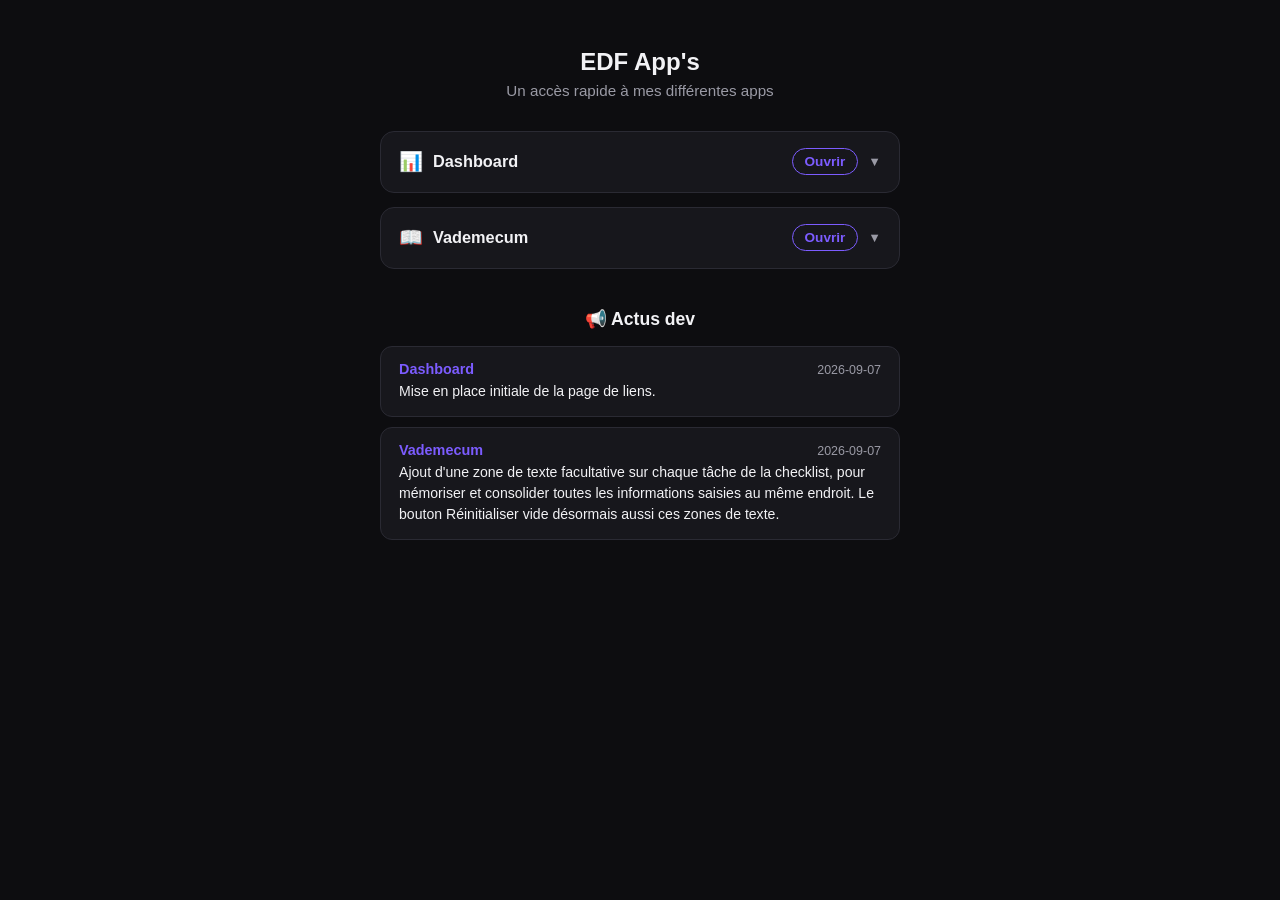
==== index.html @ 6717716e "Retire nom et site perso du footer" ====
<!DOCTYPE html>
<html lang="fr">
<head>
<meta charset="UTF-8">
<meta name="viewport" content="width=device-width, initial-scale=1.0">
<title>EDF App's</title>
<style>
  :root{
    --bg:#0d0d10;
    --card:#17171c;
    --card-hover:#1f1f26;
    --text:#f2f2f5;
    --muted:#9a9aa5;
    --accent:#7c5cff;
    --border:#2a2a33;
  }
  *{box-sizing:border-box;}
  body{
    margin:0;
    min-height:100vh;
    background:var(--bg);
    color:var(--text);
    font-family:-apple-system,BlinkMacSystemFont,"Segoe UI",Roboto,Helvetica,Arial,sans-serif;
    display:flex;
    justify-content:center;
    padding:48px 16px;
  }
  .wrap{
    width:100%;
    max-width:520px;
  }
  header{
    text-align:center;
    margin-bottom:32px;
  }
  header h1{
    font-size:1.5rem;
    margin:0 0 6px;
  }
  header p{
    color:var(--muted);
    margin:0;
    font-size:0.95rem;
  }
  .app-card{
    background:var(--card);
    border:1px solid var(--border);
    border-radius:14px;
    margin-bottom:14px;
    overflow:hidden;
    transition:background 0.2s ease;
  }
  .app-card:hover{
    background:var(--card-hover);
  }
  .app-button{
    display:flex;
    align-items:center;
    justify-content:space-between;
    gap:12px;
    padding:16px 18px;
    cursor:pointer;
    user-select:none;
  }
  .app-title{
    display:flex;
    align-items:center;
    gap:10px;
    font-weight:600;
    font-size:1.02rem;
  }
  .app-icon{
    font-size:1.2rem;
  }
  .app-actions{
    display:flex;
    align-items:center;
    gap:10px;
  }
  .app-link{
    color:var(--accent);
    text-decoration:none;
    font-size:0.85rem;
    font-weight:600;
    border:1px solid var(--accent);
    padding:5px 12px;
    border-radius:20px;
    white-space:nowrap;
  }
  .app-link:hover{
    background:var(--accent);
    color:#fff;
  }
  .chevron{
    color:var(--muted);
    transition:transform 0.2s ease;
    font-size:0.8rem;
  }
  .app-card.open .chevron{
    transform:rotate(180deg);
  }
  .app-desc{
    max-height:0;
    overflow:hidden;
    transition:max-height 0.25s ease;
    border-top:1px solid transparent;
  }
  .app-card.open .app-desc{
    max-height:300px;
    border-top:1px solid var(--border);
  }
  .app-desc p{
    margin:0;
    padding:14px 18px 18px;
    color:var(--muted);
    font-size:0.9rem;
    line-height:1.5;
  }
  section.news{
    margin-top:40px;
  }
  section.news h2{
    font-size:1.1rem;
    margin:0 0 16px;
    text-align:center;
  }
  .news-item{
    background:var(--card);
    border:1px solid var(--border);
    border-radius:12px;
    padding:14px 18px;
    margin-bottom:10px;
  }
  .news-item .news-top{
    display:flex;
    justify-content:space-between;
    align-items:baseline;
    gap:10px;
    margin-bottom:4px;
  }
  .news-item .news-app{
    font-weight:600;
    font-size:0.9rem;
    color:var(--accent);
  }
  .news-item .news-date{
    font-size:0.78rem;
    color:var(--muted);
    white-space:nowrap;
  }
  .news-item p{
    margin:0;
    font-size:0.88rem;
    color:var(--text);
    line-height:1.5;
  }
  footer{
    text-align:center;
    margin-top:40px;
    color:var(--muted);
    font-size:0.78rem;
  }
</style>
</head>
<body>
<div class="wrap">

  <header>
    <h1>EDF App's</h1>
    <p>Un accès rapide à mes différentes apps</p>
  </header>

  <div id="apps"></div>

  <section class="news">
    <h2>📢 Actus dev</h2>
    <div id="news"></div>
  </section>

</div>

<script>
/* ============================================================
   POUR METTRE À JOUR LE SITE : modifie uniquement les 2 tableaux
   ci-dessous (APPS et NEWS), rien d'autre à toucher.
   ============================================================ */

const APPS = [
  {
    icon: "📊",
    name: "Dashboard",
    url: "https://edf-jci-bwb-app.github.io/AppTest/dashboard/",
    description: "Tableau de bord de l'application — vue d'ensemble et suivi des données."
  },
  {
    icon: "📖",
    name: "Vademecum",
    url: "https://edf-jci-bwb-app.github.io/AppTest/vademecum/",
    description: "Guide de référence / vademecum consultable en ligne."
  }
];

const NEWS = [
  {
    app: "Dashboard",
    date: "2026-09-07",
    text: "Mise en place initiale de la page de liens."
  },
  {
    app: "Vademecum",
    date: "2026-09-07",
    text: "Ajout d'une zone de texte facultative sur chaque tâche de la checklist, pour mémoriser et consolider toutes les informations saisies au même endroit. Le bouton Réinitialiser vide désormais aussi ces zones de texte."
  }
];

/* ============================================================
   Rendu — ne pas modifier en dessous de cette ligne
   ============================================================ */

const appsContainer = document.getElementById("apps");
APPS.forEach((app, i) => {
  const card = document.createElement("div");
  card.className = "app-card";
  card.innerHTML = `
    <div class="app-button" data-idx="${i}">
      <div class="app-title"><span class="app-icon">${app.icon || "🔗"}</span>${app.name}</div>
      <div class="app-actions">
        <a class="app-link" href="${app.url}" target="_blank" rel="noopener" onclick="event.stopPropagation()">Ouvrir</a>
        <span class="chevron">▼</span>
      </div>
    </div>
    <div class="app-desc"><p>${app.description}</p></div>
  `;
  card.querySelector(".app-button").addEventListener("click", () => {
    card.classList.toggle("open");
  });
  appsContainer.appendChild(card);
});

const newsContainer = document.getElementById("news");
if (NEWS.length === 0) {
  newsContainer.innerHTML = '<p style="text-align:center;color:var(--muted);font-size:0.88rem;">Aucune mise à jour récente.</p>';
} else {
  NEWS
    .slice()
    .sort((a, b) => new Date(b.date) - new Date(a.date))
    .forEach(item => {
      const el = document.createElement("div");
      el.className = "news-item";
      el.innerHTML = `
        <div class="news-top">
          <span class="news-app">${item.app}</span>
          <span class="news-date">${item.date}</span>
        </div>
        <p>${item.text}</p>
      `;
      newsContainer.appendChild(el);
    });
}
</script>
</body>
</html>
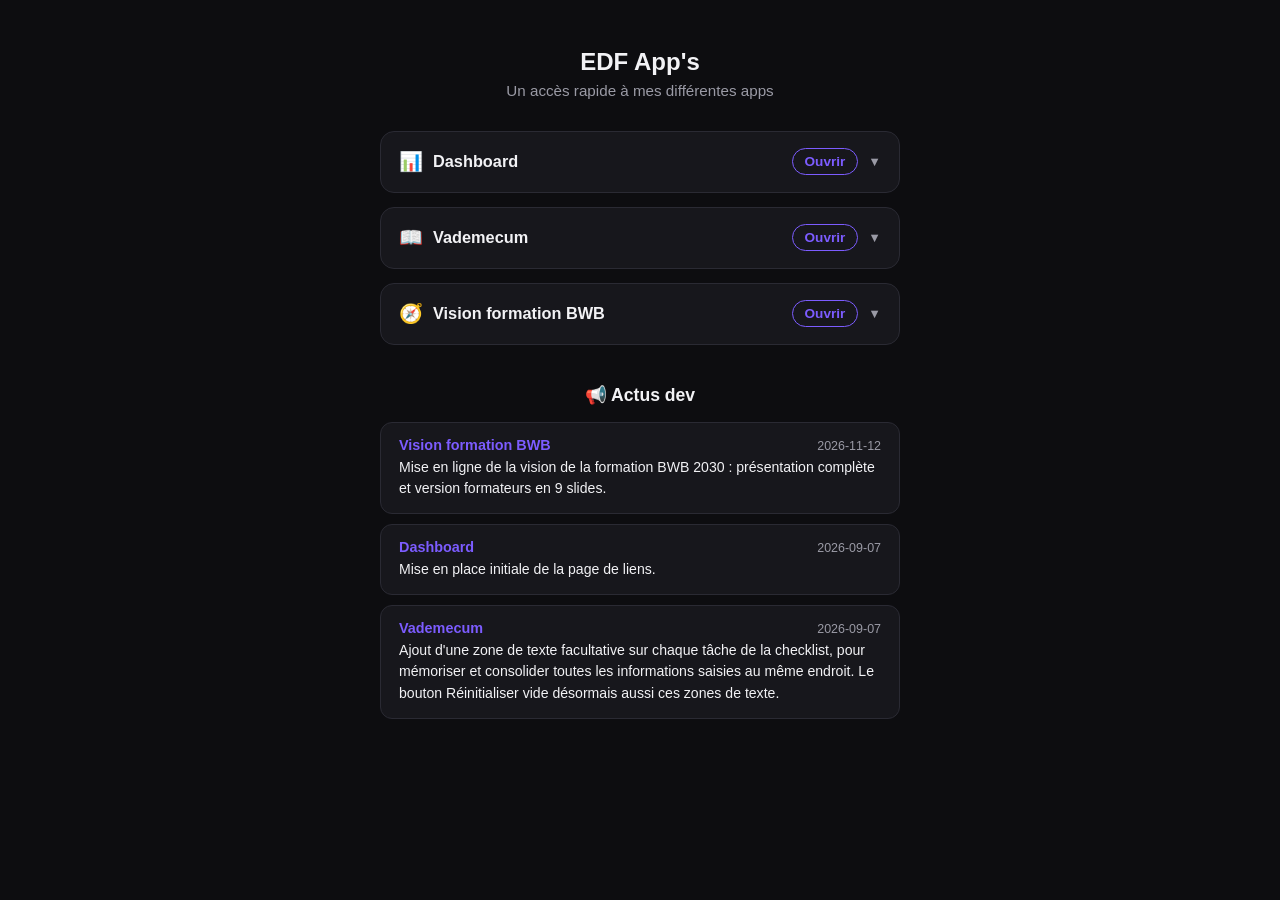
==== commit d3955f9f: "Ajoute la vision de la formation BWB et son lien sur la page des apps Co-Authored-By: Claude Opus 5." ====
--- a/index.html
+++ b/index.html
@@ -197,10 +197,21 @@
     name: "Vademecum",
     url: "https://edf-jci-bwb-app.github.io/AppTest/vademecum/",
     description: "Guide de référence / vademecum consultable en ligne."
+  },
+  {
+    icon: "🧭",
+    name: "Vision formation BWB",
+    url: "https://edf-jci-bwb-app.github.io/AppTest/vision/",
+    description: "La vision de la formation JCI BWB à l'horizon 2030 : présentation complète (vision, mission, axes, objectifs, priorités) et version formateurs en slides."
   }
 ];
 
 const NEWS = [
+  {
+    app: "Vision formation BWB",
+    date: "2026-11-12",
+    text: "Mise en ligne de la vision de la formation BWB 2030 : présentation complète et version formateurs en 9 slides."
+  },
   {
     app: "Dashboard",
     date: "2026-09-07",
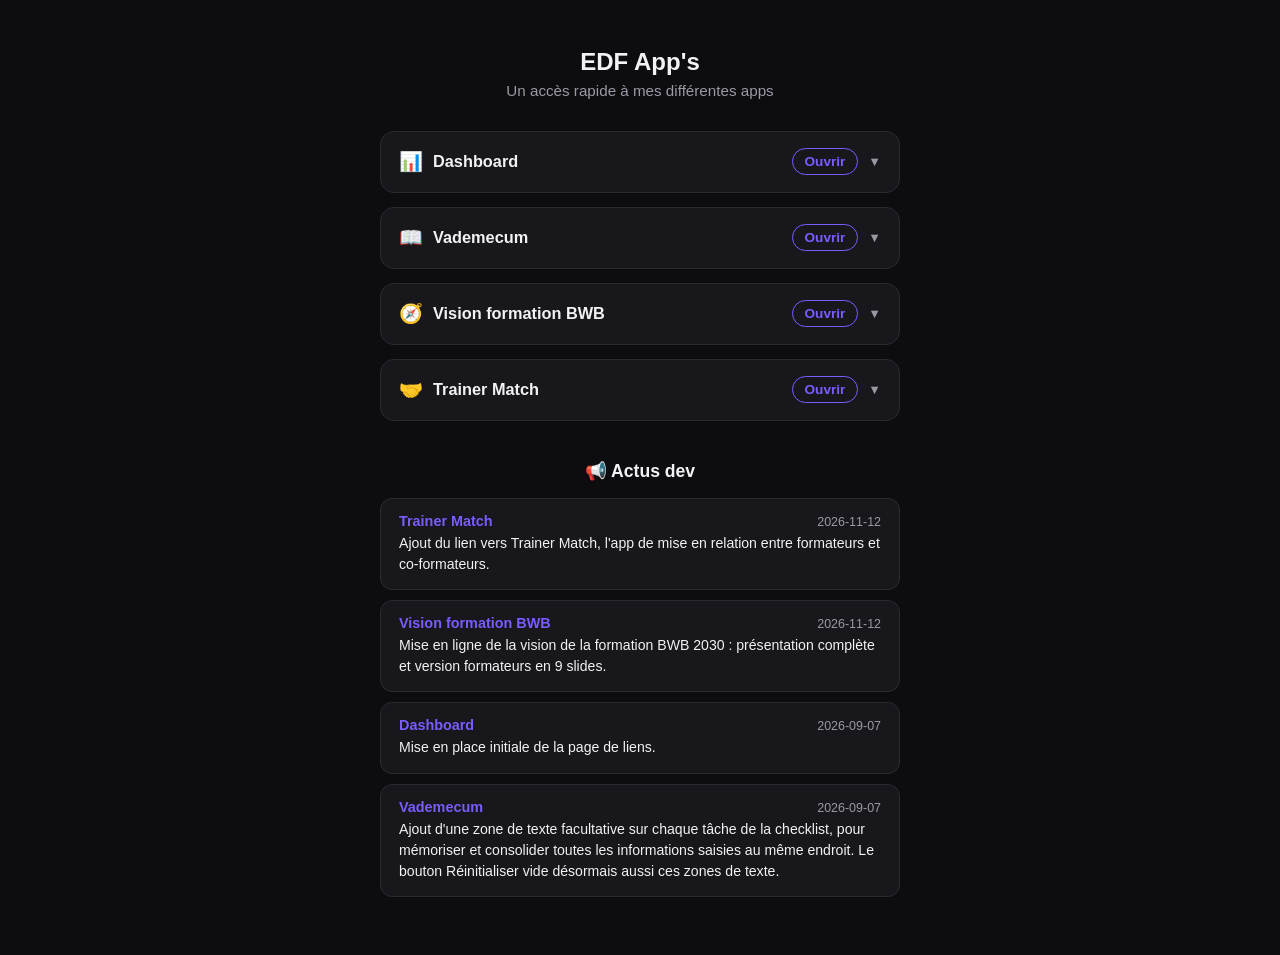
==== commit 1740f403: "Ajoute le lien vers Trainer Match sur la page des apps Co-Authored-By: Claude Opus 5.5 <noreply@anth" ====
--- a/index.html
+++ b/index.html
@@ -203,10 +203,21 @@
     name: "Vision formation BWB",
     url: "https://edf-jci-bwb-app.github.io/AppTest/vision/",
     description: "La vision de la formation JCI BWB à l'horizon 2030 : présentation complète (vision, mission, axes, objectifs, priorités) et version formateurs en slides."
+  },
+  {
+    icon: "🤝",
+    name: "Trainer Match",
+    url: "https://trainermatch-nu.vercel.app/",
+    description: "Mise en relation entre formateurs expérimentés et co-formateurs : chacun déclare ses sujets, propose ou accepte une co-animation, avec un double accord."
   }
 ];
 
 const NEWS = [
+  {
+    app: "Trainer Match",
+    date: "2026-11-12",
+    text: "Ajout du lien vers Trainer Match, l'app de mise en relation entre formateurs et co-formateurs."
+  },
   {
     app: "Vision formation BWB",
     date: "2026-11-12",
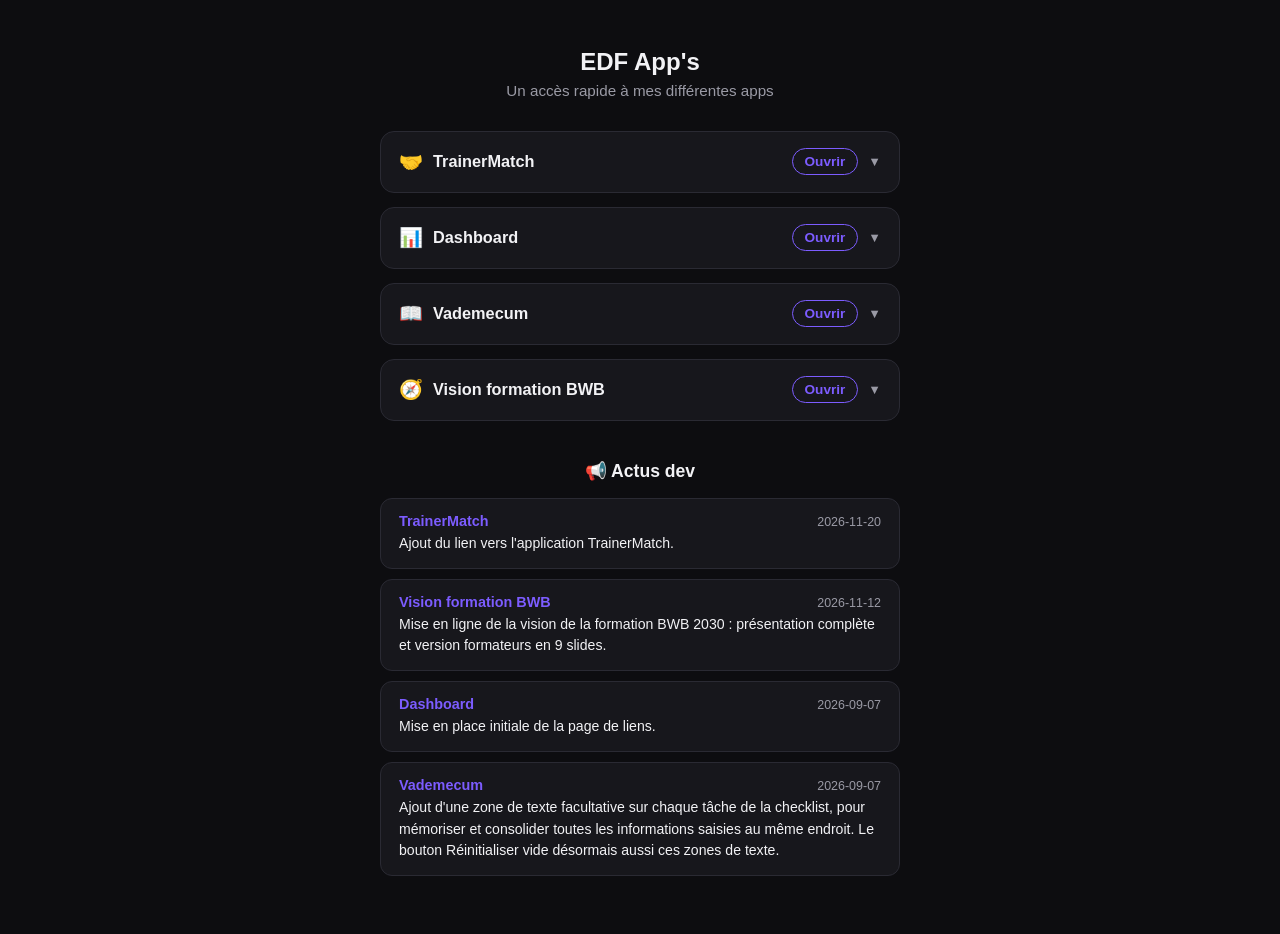
==== commit e80157f0: "Ajout du lien vers l'application TrainerMatch Co-Authored-By: Claude Fable 5.2 <noreply@anthropic.co" ====
--- a/index.html
+++ b/index.html
@@ -187,6 +187,12 @@
 
 const APPS = [
   {
+    icon: "🤝",
+    name: "TrainerMatch",
+    url: "https://trainermatch-nu.vercel.app/",
+    description: "L'application de l'École de la Formation JCI BWB : trouver une formation ou un formateur, organiser des sessions, suivre son parcours et ses certificats."
+  },
+  {
     icon: "📊",
     name: "Dashboard",
     url: "https://edf-jci-bwb-app.github.io/AppTest/dashboard/",
@@ -203,20 +209,14 @@
     name: "Vision formation BWB",
     url: "https://edf-jci-bwb-app.github.io/AppTest/vision/",
     description: "La vision de la formation JCI BWB à l'horizon 2030 : présentation complète (vision, mission, axes, objectifs, priorités) et version formateurs en slides."
-  },
-  {
-    icon: "🤝",
-    name: "Trainer Match",
-    url: "https://trainermatch-nu.vercel.app/",
-    description: "Mise en relation entre formateurs expérimentés et co-formateurs : chacun déclare ses sujets, propose ou accepte une co-animation, avec un double accord."
   }
 ];
 
 const NEWS = [
   {
-    app: "Trainer Match",
-    date: "2026-11-12",
-    text: "Ajout du lien vers Trainer Match, l'app de mise en relation entre formateurs et co-formateurs."
+    app: "TrainerMatch",
+    date: "2026-11-20",
+    text: "Ajout du lien vers l'application TrainerMatch."
   },
   {
     app: "Vision formation BWB",
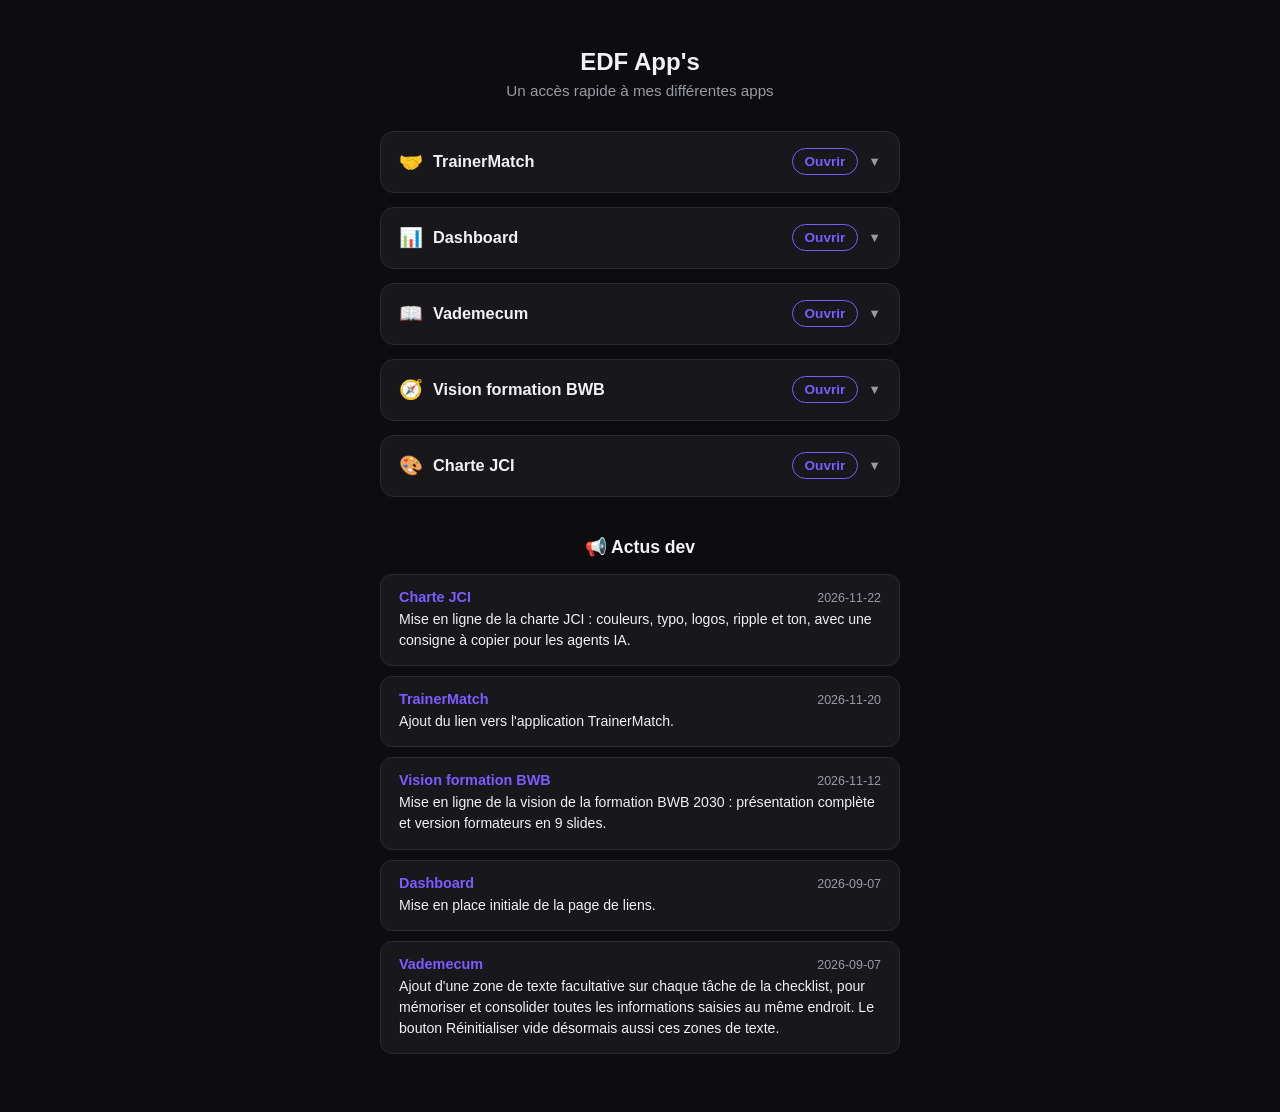
==== commit ba4446e1: "Ajoute la charte JCI (page + fichiers pour agents IA) et sa carte sur l'accueil .nojekyll pour servi" ====
--- a/index.html
+++ b/index.html
@@ -209,10 +209,21 @@
     name: "Vision formation BWB",
     url: "https://edf-jci-bwb-app.github.io/AppTest/vision/",
     description: "La vision de la formation JCI BWB à l'horizon 2030 : présentation complète (vision, mission, axes, objectifs, priorités) et version formateurs en slides."
+  },
+  {
+    icon: "🎨",
+    name: "Charte JCI",
+    url: "https://edf-jci-bwb-app.github.io/AppTest/charte-jci/",
+    description: "La charte graphique et éditoriale JCI (couleurs, typo, logos, ripple, ton) en un seul endroit, avec les logos et motifs à télécharger. Lisible aussi par un agent IA pour produire des contenus conformes."
   }
 ];
 
 const NEWS = [
+  {
+    app: "Charte JCI",
+    date: "2026-11-22",
+    text: "Mise en ligne de la charte JCI : couleurs, typo, logos, ripple et ton, avec une consigne à copier pour les agents IA."
+  },
   {
     app: "TrainerMatch",
     date: "2026-11-20",
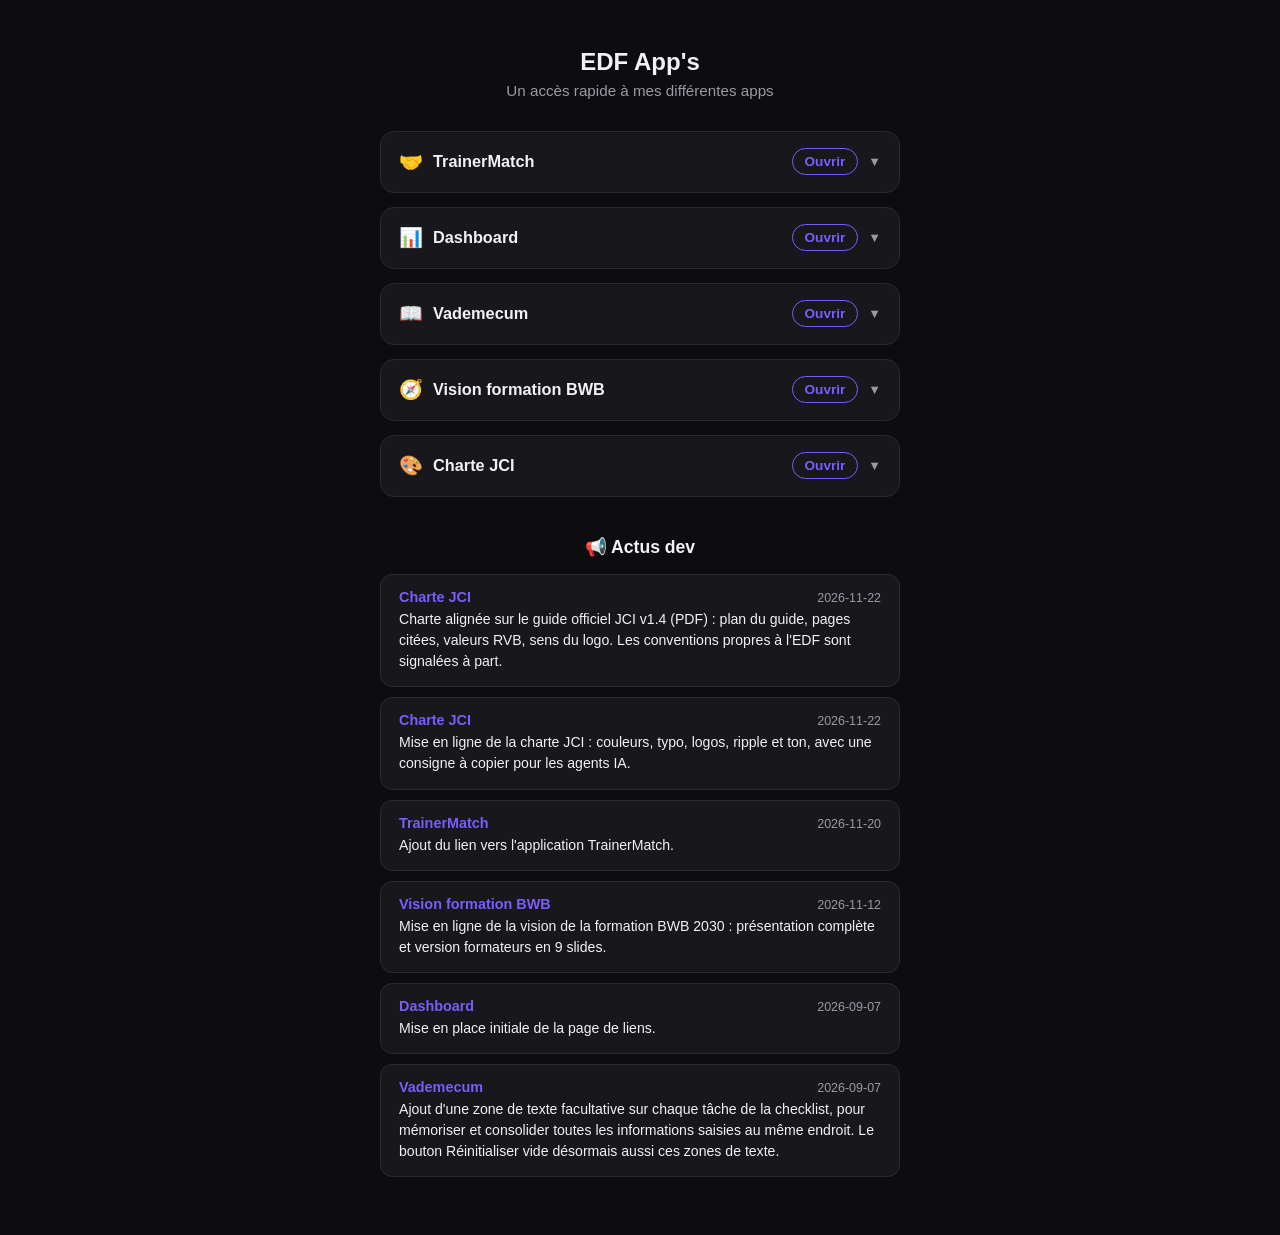
==== commit d880ceb6: "Aligne la charte JCI sur le guide officiel v1.4 (PDF) Plan du guide (01-05) avec pages, RVB, sens et" ====
--- a/index.html
+++ b/index.html
@@ -219,6 +219,11 @@
 ];
 
 const NEWS = [
+  {
+    app: "Charte JCI",
+    date: "2026-11-22",
+    text: "Charte alignée sur le guide officiel JCI v1.4 (PDF) : plan du guide, pages citées, valeurs RVB, sens du logo. Les conventions propres à l'EDF sont signalées à part."
+  },
   {
     app: "Charte JCI",
     date: "2026-11-22",
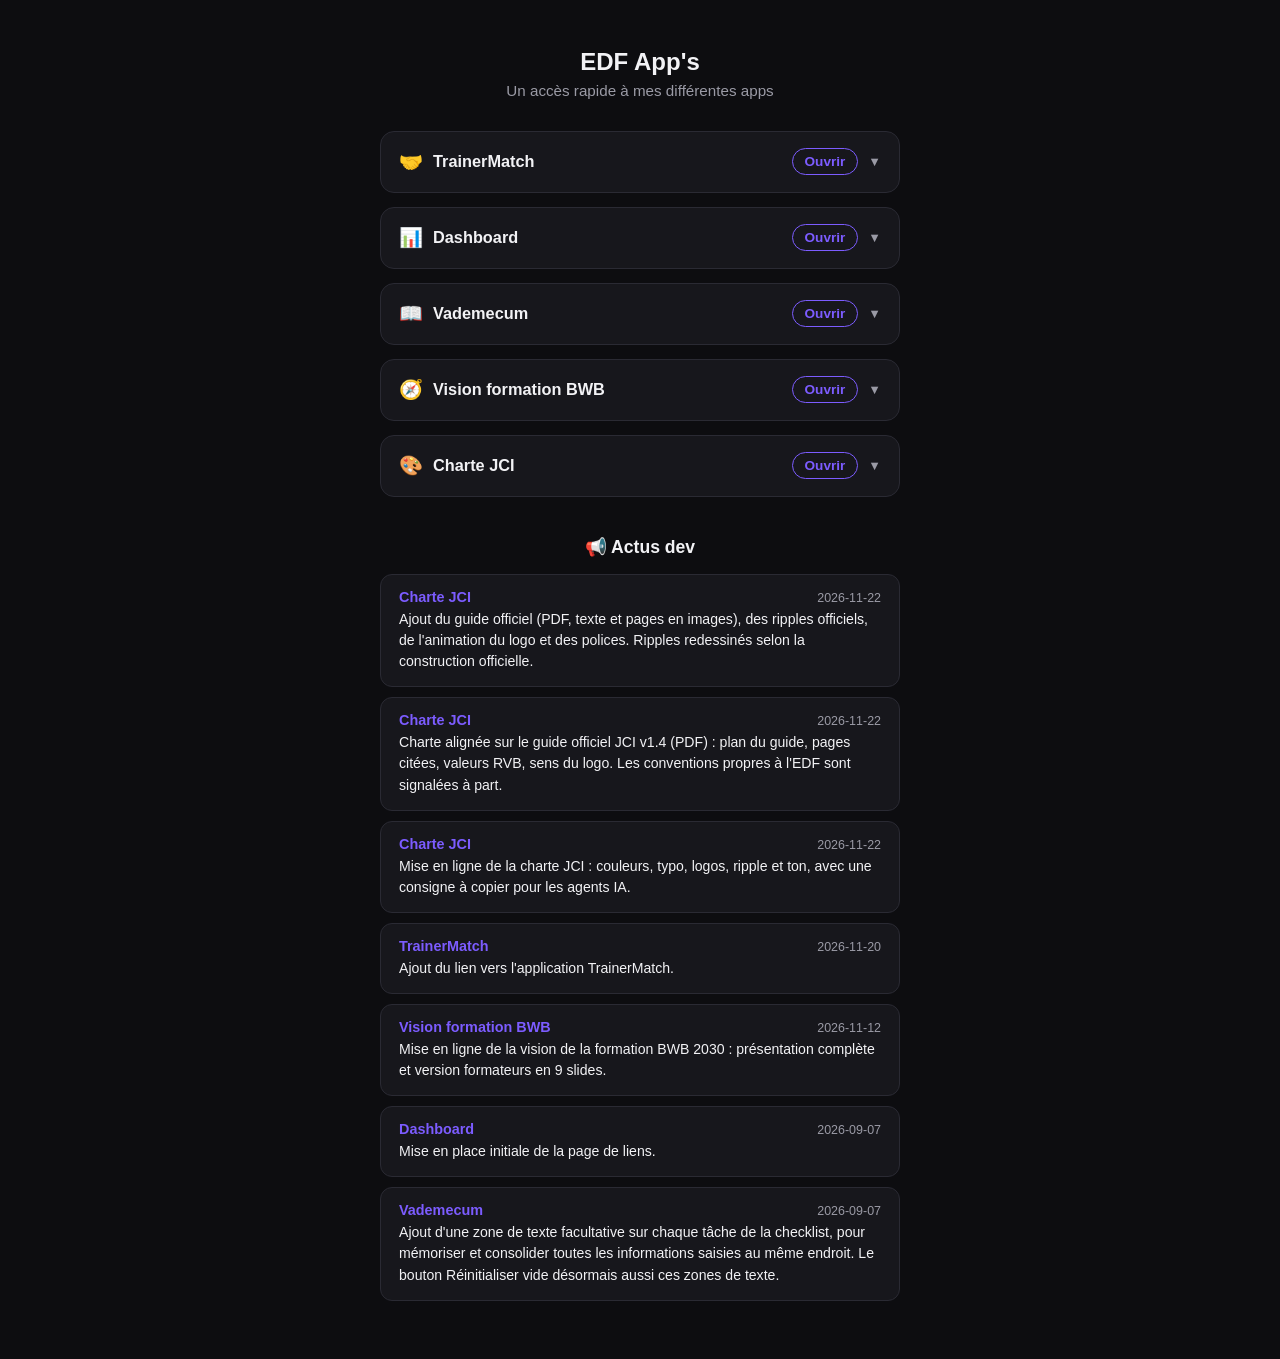
==== commit 0cdc283c: "Charte JCI : vérifiée sur le PDF officiel, ajout des fichiers officiels Guide PDF + texte + pages en" ====
--- a/index.html
+++ b/index.html
@@ -219,6 +219,11 @@
 ];
 
 const NEWS = [
+  {
+    app: "Charte JCI",
+    date: "2026-11-22",
+    text: "Ajout du guide officiel (PDF, texte et pages en images), des ripples officiels, de l'animation du logo et des polices. Ripples redessinés selon la construction officielle."
+  },
   {
     app: "Charte JCI",
     date: "2026-11-22",
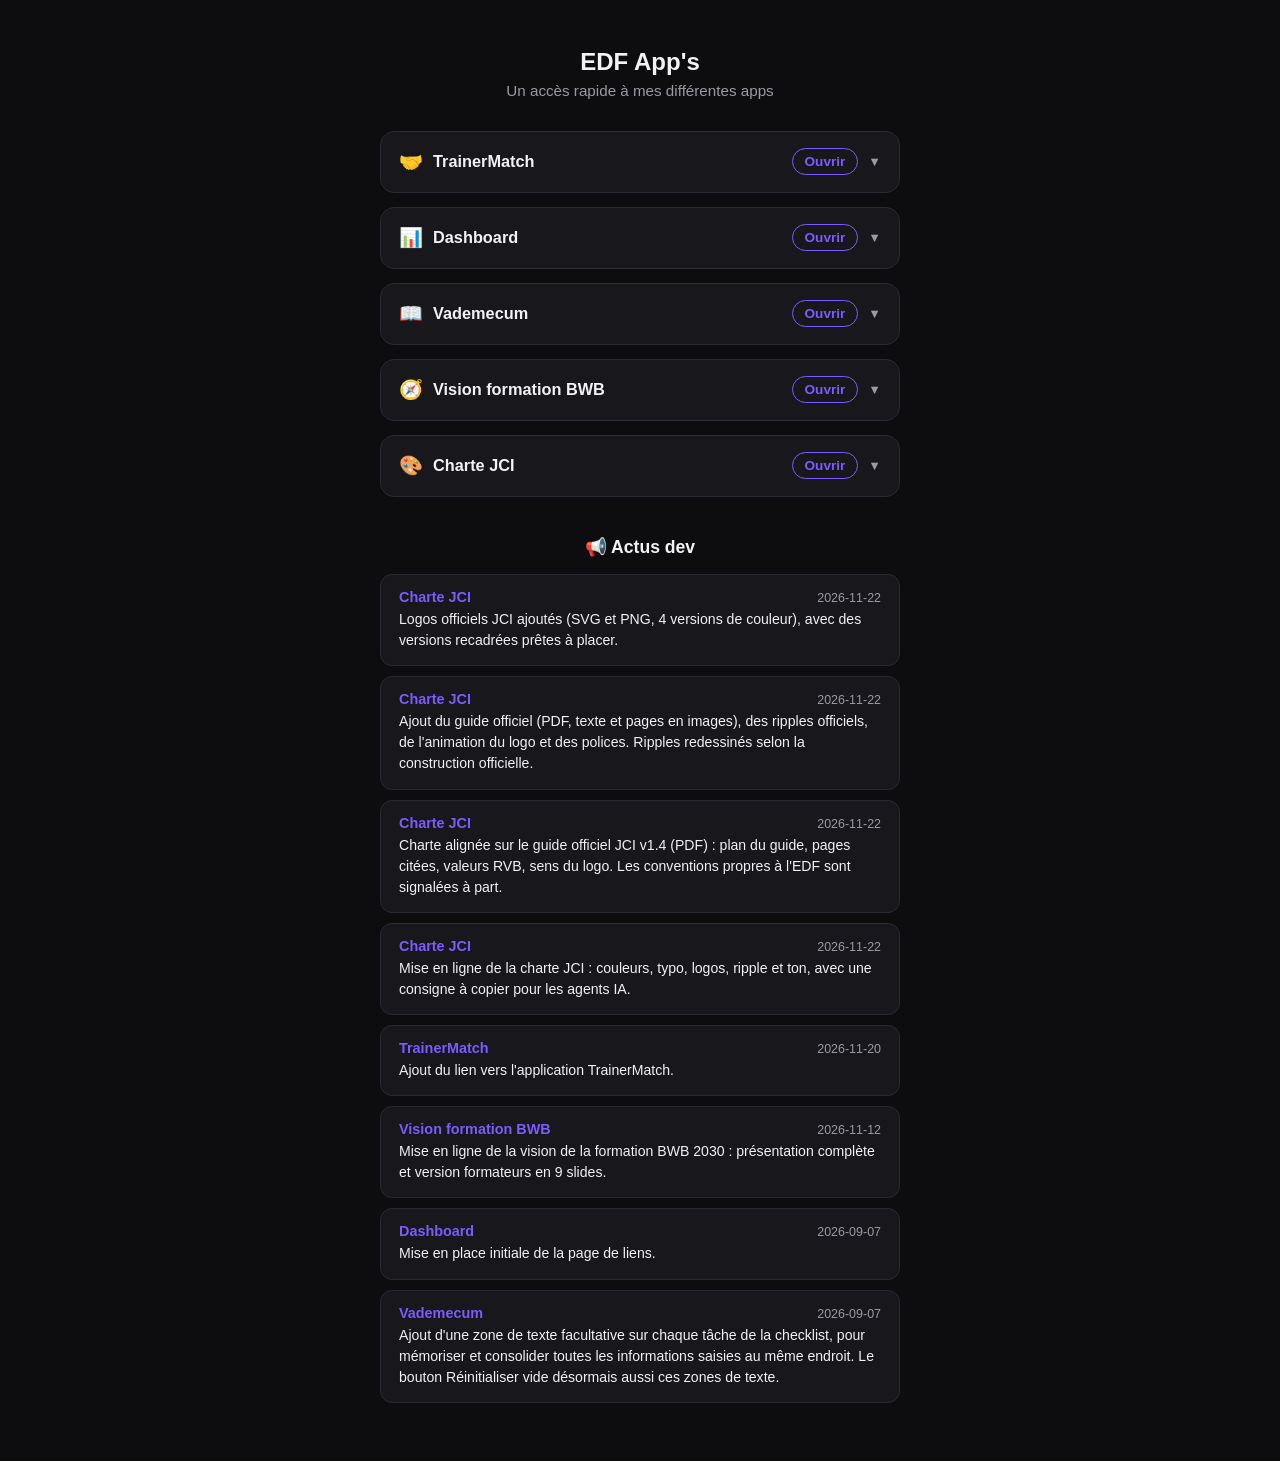
==== commit eafc62d6: "Charte JCI : logos officiels JCI (SVG et PNG) à la place des versions recolorées Fichiers d'origine " ====
--- a/index.html
+++ b/index.html
@@ -219,6 +219,11 @@
 ];
 
 const NEWS = [
+  {
+    app: "Charte JCI",
+    date: "2026-11-22",
+    text: "Logos officiels JCI ajoutés (SVG et PNG, 4 versions de couleur), avec des versions recadrées prêtes à placer."
+  },
   {
     app: "Charte JCI",
     date: "2026-11-22",
